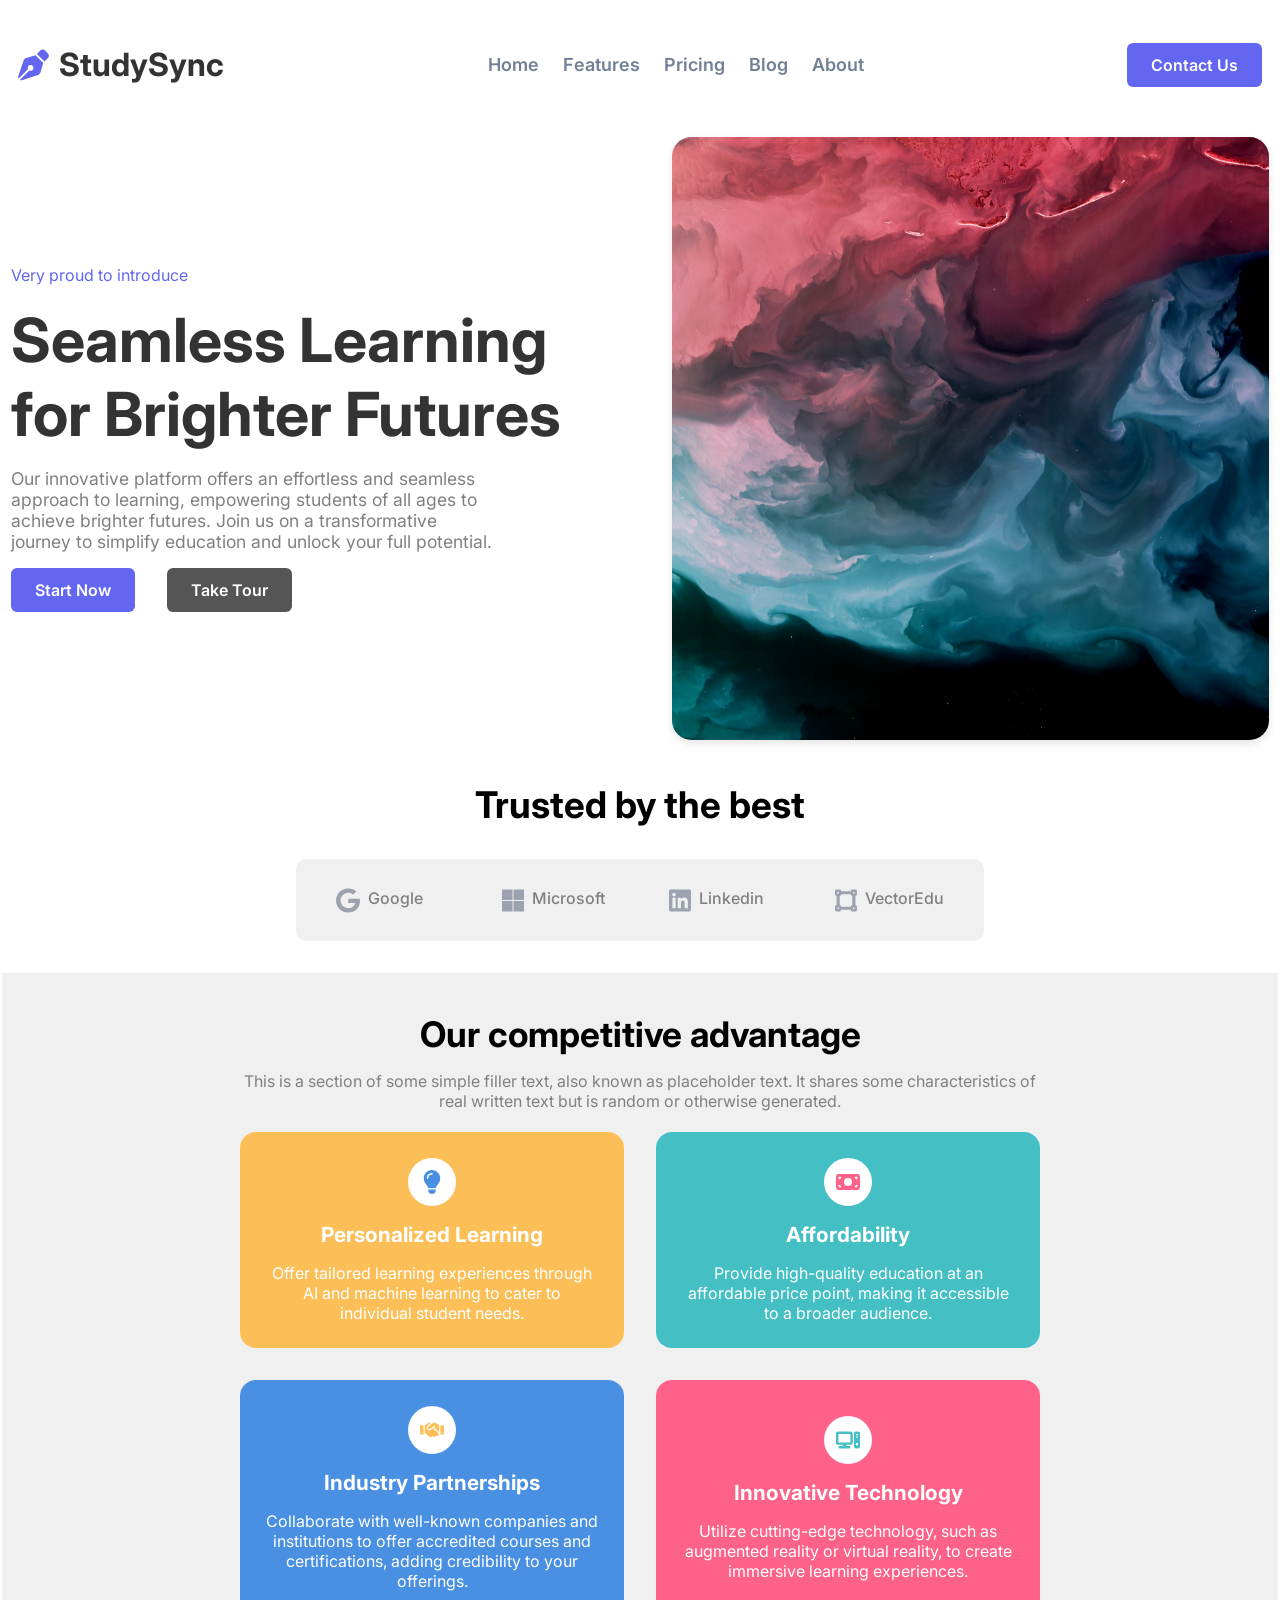
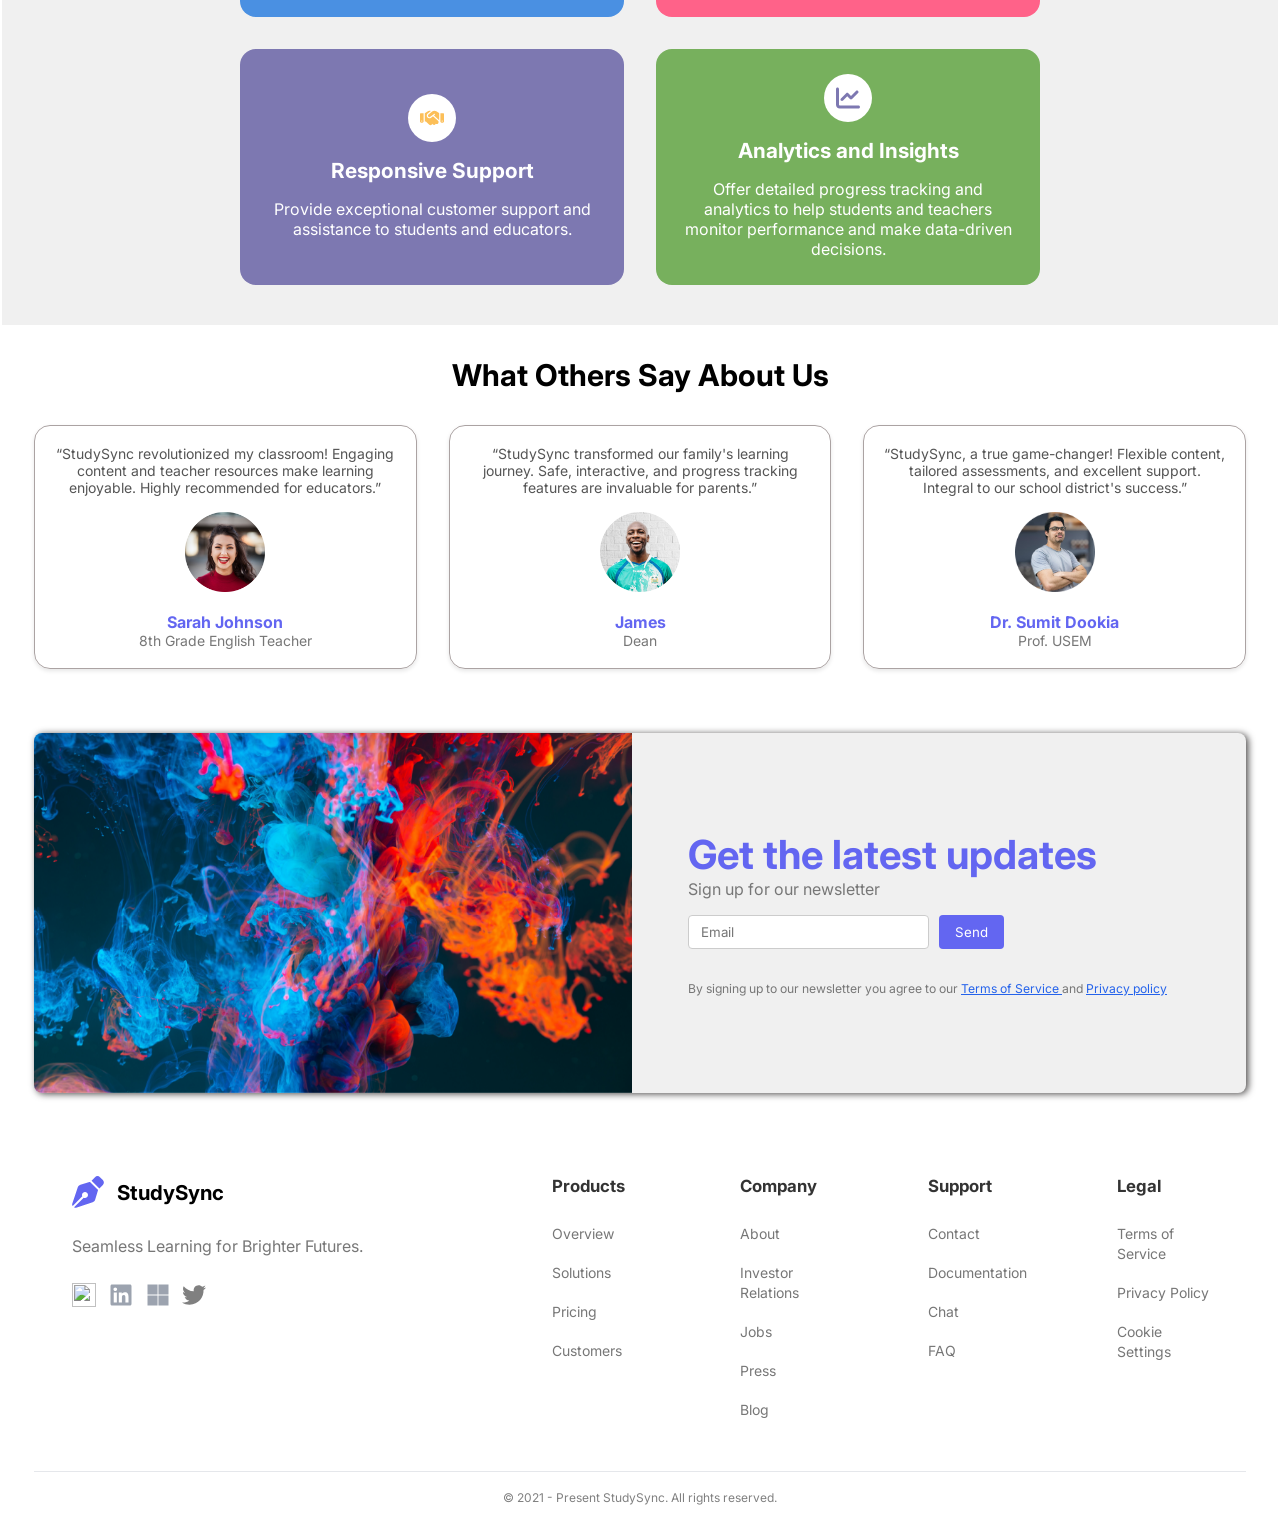
==== study sync project/index.html @ 2e3d2a08 "Rename study.html to index.html some error in deploying" ====
<!DOCTYPE html>
<html lang="en">
<head>
    <meta charset="UTF-8">
    <meta name="viewport" content="width=device-width, initial-scale=1.0">
    <title>Document</title>
    <link rel="stylesheet" href="Styles.css">
</head>
<body>
<!-- Header links -->

    <div class="header"> <!-- main Header div -->

        <header class="header-content"> <!-- main Header class-->

            <a href="#logo" class="logo"> <!-- provide classes to all -->
                <img src="./images/StudySyn.svg" alt="logoImage" class="logo-icon" />
                <span class="logo-text">StudySync</span>
            </a>

            <nav class="nav">
                <a href="#home" class="nav-link">Home</a>
                <a href="#features" class="nav-link">Features</a>
                <a href="#pricing" class="nav-link">Pricing</a>
                <a href="#blog" class="nav-link">Blog</a>
                <a href="#about" class="nav-link">About</a>
            </nav>

            <a href="#contact" class="contact-button">
                Contact Us
            </a>

            <button type="button" class="menu-button">
                <img src="./images/Hamburger.svg" alt="menuButton" class="menu-icon" />
            </button>

        </header>

    </div>

<!-- Hero Section -->

    <div class="content"> <!-- Main div of hero section -->
        <section class="main-section">

            <div class="content-left"><!-- content left of div (child div of main div) -->
                <p class="section-label">Very proud to introduce</p>
                <h1 class="section-title">Seamless Learning for Brighter Futures</h1>
                <p class="section-description">
                    Our innovative platform offers an effortless and seamless approach to learning,
                    empowering students of all ages to achieve brighter futures. 
                    Join us on a transformative journey to simplify education and unlock your full potential.
                </p>
                <div class="button-group"><!-- child div -->
                    <a href="#start" class="start-button">Start Now</a>
                    <a href="#tour" class="tour-button">Take Tour</a>
                </div>
            </div>
            
            <div class="content-right"> <!-- content right of main div contain img -->

                <div class="image-container">
                    <img src="./images/usgs-hoS3dzgpHzw-unsplash.jpg" loading="lazy" alt="sectionImage" class="section-image" />
                </div>
            </div>
        </section>
    </div>

<!-- Companty Section -->

    <div class="company-container"> <!-- Main Company Section div -->
        <h2 class="company-title">Trusted by the best</h2>
        <div class="company-grid">

            <div class="company-logo">
                <img  src="./images/Google.svg" class="svg-img"/>
                <span class="logo-txt">Google</span>
            </div> <!-- Item one of grid -->

            <div class="company-logo"><!-- similarlly created 3 more -->
                <img  src="./images/Microsoft.svg" class="svg-img"/>
                <span class="logo-txt">Microsoft</span>
            </div>

            <div class="company-logo">
                <img  src="./images/linkedin.svg" class="svg-img"/>
                <span class="logo-txt">Linkedin</span>
            </div>

            <div class="company-logo">
                <img  src="./images/VectorEdu.svg" class="svg-img"/>
                <span class="logo-txt">VectorEdu</span>
            </div>

        </div>
    </div>

<!-- Feature Card Section -->

    <div class="feature-container"> <!-- Main parent div for card -->
        <div class="feature-content"> <!-- child div for card to add width -->
            <div class="main-info"> <!-- for info h and para can add gap using flex b/w h2 and p -->
                <h2 class="main-title">
                    Our competitive advantage
                </h2>
                <p class="main-description">
                    This is a section of some simple filler text, also known as placeholder text. It shares some characteristics of real written text but is random or otherwise generated.
                </p>
            </div>
            
            <div class="feature-grid"> <!--  div for card grid can use display grid-->
                <!-- card 1 copy same content for remaining cards -->
                <div class="feature-card">
                    <div class="icon-container">
                        <img class="feature-svg" src="./images/PersonalizedLearn.svg"/>
                    </div>
                    <div class="feature-info">
                        <div class="feature-title">
                            Personalized Learning
                        </div>
                        <div class="feature-description">
                            Offer tailored learning experiences through AI and machine learning to cater to individual student needs.
                        </div>
                    </div>
                </div>
                <!-- card 2 -->
                <div class="feature-card">
                    <div class="icon-container">
                        <img class="feature-svg" src="./images/Affordability.svg"/>
                    </div>
                    <div class="feature-info">
                        <div class="feature-title">
                            Affordability
                        </div>
                        <div class="feature-description">
                            Provide high-quality education at an affordable price point, making it accessible to a broader audience.
                        </div>
                    </div>
                </div>
                <!-- card 3 -->
                <div class="feature-card">
                    <div class="icon-container">
                        <img class="feature-svg" src="./images/IndustryPatner.svg"/>
                    </div>
                    <div class="feature-info">
                        <div class="feature-title">
                            Industry Partnerships
                        </div>
                        <div class="feature-description">
                            Collaborate with well-known companies and institutions to offer accredited courses and certifications, adding credibility to your offerings.
                        </div>
                    </div>
                </div>
                <!-- card 4 -->
                <div class="feature-card">
                    <div class="icon-container">
                        <img class="feature-svg" src="./images/InnovativeTech.svg"/>
                    </div>
                    <div class="feature-info">
                        <div class="feature-title">
                            Innovative Technology
                        </div>
                        <div class="feature-description">
                            Utilize cutting-edge technology, such as augmented reality or virtual reality, to create immersive learning experiences.
                        </div>
                    </div>
                </div>
                <!-- card 5 -->
                <div class="feature-card">
                    <div class="icon-container">
                        <img class="feature-svg" src="./images/IndustryPatner.svg"/>
                    </div>
                    <div class="feature-info">
                        <div class="feature-title">
                            Responsive Support
                        </div>
                        <div class="feature-description">
                            Provide exceptional customer support and assistance to students and educators.
                        </div>
                    </div>
                </div>
                <!-- card 6 -->
                <div class="feature-card">
                    <div class="icon-container">
                        <img class="feature-svg" src="./images/Analytics.svg"/>
                    </div>
                    <div class="feature-info">
                        <div class="feature-title">
                            Analytics and Insights
                        </div>
                        <div class="feature-description">
                            Offer detailed progress tracking and analytics to help students and teachers monitor performance and make data-driven decisions.
                        </div>
                    </div>
                </div>
            </div>
        </div>
    </div>

<!-- Testimonial HTML -->

    <div class="testimonial-container">
        <div class="testimonial-content">
            <h2 class="testimonial-title">
                What Others Say About Us
            </h2>
            <div class="testimonial-grid">   <!-- Main div for 3cards in grid-->
                <!-- card 1 copy same for remaining 3 cards-->
                <div class="testimonial-card"> <!-- same div class for 3 cards-->
                    <div class="testimonial-text">
                        “StudySync revolutionized my classroom! Engaging content and teacher resources make learning enjoyable.
                        Highly recommended for educators.”
                    </div>
                    <div class="testimonial-avatar">
                        <img src="./images/avatar1.png"/>
                    </div>
                    <div class="testimonial-details">
                        <h3 class="testimonial-name"> 
                            Sarah Johnson
                        </h3>
                        <p class="testimonial-desc">
                            8th Grade English Teacher
                        </p>
                    </div>
                </div>
                <!-- card 2 -->
                <div class="testimonial-card">
                    <div class="testimonial-text">
                        “StudySync transformed our family's learning journey. Safe, interactive,
                        and progress tracking features are invaluable for parents.”
                    </div>
                    <div class="testimonial-avatar">
                        <img src="./images/avatar2.png"/>
                    </div>
                    <div class="testimonial-details">
                        <h3 class="testimonial-name"> 
                            James
                        </h3>
                        <p class="testimonial-desc">
                            Dean
                        </p>
                    </div>
                </div>
                <!-- card 3 -->
                <div class="testimonial-card">
                    <div class="testimonial-text">
                        “StudySync, a true game-changer! Flexible content, tailored assessments,
                        and excellent support. Integral to our school district's success.”
                    </div>
                    <div class="testimonial-avatar">
                        <img src="./images/avatar3.png"/>
                    </div>
                    <div class="testimonial-details">
                        <h3 class="testimonial-name"> 
                            Dr. Sumit Dookia
                        </h3>
                        <p class="testimonial-desc">
                            Prof. USEM
                        </p>
                    </div>
                </div>
            </div>
        </div>
    </div>  

<!-- NEWSLETTER Section -->

    <div class="newsletter-container"> <!--this is entire width -->
    <div class="newsletter-content">
        <!-- left part  -->
        <div class="news-left">
            <img src="./images/img.png" loading="lazy" alt="news-img"/>
        </div>
        <!-- right part -->
        <div class="news-right">

            <div class="news-info"> <!-- h,p -->
                <h2 class="news-title">Get the latest updates</h2>
                
                <p class="news-desc">Sign up for our newsletter</p>
            </div>

            <form class="news-form"> <!-- form -->

                <input class="news-email" placeholder="Email" />
                <button class="news-send-button">
                    Send
                </button>

            </form>

            <div class="privacy-policy"> <!-- anchor -->
                By signing up to our newsletter you agree to our
                <a class="news-link">
                    Terms of Service
                </a>
                and
                <a class="news-link">
                    Privacy policy
                </a>
            </div>

        </div>
    </div>
    </div>
    
<!-- Footer Section -->

<div class="footer-container"> <!-- main div of footer -->
    <footer class="footer"> 

        <div class="footer-top"> <!--left footer-->

            <div class="comp-logo"> <!--company logo w text-->
                <a class="logo-link" href="#">
                    <img class="logo-svg" src="./images/StudySyn.svg"/>
                    StudySync
                </a>
            </div>
            <p class="filler-text">Seamless Learning for Brighter Futures.</p>
            <div class="social"> <!--all icons-->
                    <a class="social-link" href="#">
                        <img src="./images/instagram.svg" class="social-icon" />
                    </a>
                    <a class="social-link">
                        <img src="./images/linkedin.svg" class="social-icon" />
                    </a>
                    <a class="social-link">
                        <img src="./images/Microsoft.svg" class="social-icon" />
                    </a>
                    <a class="social-link">
                        <img src="./images/twitter.svg" class="social-icon" />
                    </a>
            </div>
        </div>


        <!-- right footer -->
        <div class="footer-grid">
                    <!-- column 1 -->
            <div class="footer-grid-column">
                        <div class="footer-grid-heading">
                            Products
                        </div>
                        <ul class="footer-links-list">
                            <li>
                                <a href="#overview" class="footer-link">Overview</a>
                            </li>
                            <li>
                                <a href="#overview" class="footer-link">Solutions</a>
                            </li>
                            <li>
                                <a href="#overview" class="footer-link">Pricing</a>
                            </li>
                            <li>
                                <a href="#overview" class="footer-link">Customers</a>
                            </li>
                        </ul>
            </div>

            <!-- column 2 -->
            <div class="footer-grid-column">
                        <div class="footer-grid-heading">
                            Company
                        </div>
                        <ul class="footer-links-list">
                            <li>
                                <a href="#overview" class="footer-link">About</a>
                            </li>
                            <li>
                                <a href="#overview" class="footer-link">Investor Relations</a>
                            </li>
                            <li>
                                <a href="#overview" class="footer-link">Jobs</a>
                            </li>
                            <li>
                                <a href="#overview" class="footer-link">Press</a>
                            </li>
                            <li>
                                <a href="#overview" class="footer-link">Blog</a>
                            </li>
                        </ul>
            </div>

            <!-- column 3 -->
            <div class="footer-grid-column">
                        <div class="footer-grid-heading">
                            Support
                        </div>
                        <ul class="footer-links-list">
                            <li>
                                <a href="#overview" class="footer-link">Contact</a>
                            </li>
                            <li>
                                <a href="#overview" class="footer-link">Documentation</a>
                            </li>
                            <li>
                                <a href="#overview" class="footer-link">Chat</a>
                            </li>
                            <li>
                                <a href="#overview" class="footer-link">FAQ</a>
                            </li>
                        </ul>
            </div>
            
            <!-- column 4 -->
            <div class="footer-grid-column">
                        <div class="footer-grid-heading">
                            Legal
                        </div>
                        <ul class="footer-links-list">
                            <li>
                                <a href="#overview" class="footer-link">Terms of Service</a>
                            </li>
                            <li>
                                <a href="#overview" class="footer-link">Privacy Policy</a>
                            </li>
                            <li>
                                <a href="#overview" class="footer-link">Cookie Settings</a>
                            </li>
                            
                        </ul>
            </div>
        </div>

    </footer>
    <div class="footer-copyright">
        © 2021 - Present StudySync. All rights reserved.
    </div>
</div>


</body>
</html>
---- study sync project/Styles.css ----
@import url("https://fonts.googleapis.com/css2?family=Inter:wght@100;200;400;500;600;700&display=swap");

/* Font and colors are imported from google */
:root {
  /* All these will be access by variables */
  --primary-color: #6366f1;
  --accent-color: #3f83f8;
  --text-color: #333333;
  --link-color: #2563eb;
  --background-color: #ffffff;
  --light-gray: #f0f0f0;
  --gray: #808080;
  --dark-gray: #555;
}

* {
  /* best practices */
  margin: 0;
  padding: 0;
  font-family: "Inter", sans-serif;
  text-decoration: none; /* this will remove underline from my text */
}

body {
  height: 100vh;
  text-align: center;
  background-color: white; 
  padding: 0.1rem; /* 16x0.1= px */
}

/* START of header class CONTENT */

.header-content { /* header content class which contain  main 3 class(box)*/
  max-width: 1280px; /* sets limited width here*/
  margin: 0 auto; /* sets in center acc. to width margin:0 auto; 0 is for top-bottom and auto for left-right.
  It means that left and right margin will take auto margin according to the width of the element and the width of the container.
  Generally if you want to put any element at center position then margin:auto works perfectly.*/

  display: flex;
  justify-content: space-between;
  align-items: center;
  padding: 1rem;
}

/* now going inside header class : logo ,icon etc */

.logo {
  display: flex;
  align-items: center;
  font-size: 2rem;
  font-weight: bold;
  color: var(--text-color); /* by using variables */
  text-decoration: none;
  gap: 0.625rem; /*remove gap b/w logo and text*/
}

.logo-icon {
  /*given by designer*/
  height: 5.875rem;
  width: 1.938rem;
}

.nav {
  display: none; /* to make it responsive and define felx in @media */
  gap: 1.5em;
}

/*use media query for responsive design
min width define krdo nav remove ho jyenge*/
@media screen and (min-width: 768px) {
  .nav {
    display: flex;
  }
}
.nav-link {
  /*class of nav links features*/
  color: #718096;
  font-size: 1.125rem;
  font-weight: 600;
  transform: color 0.6s; /*link to hover*/
}

.nav-link:hover {
  /* hover to change color also we have to wrtie color*/
  color: var(--link-color);
  transform: perspective(450px) translatez(30px);
}

.contact-button {
  display: none;
  border: none;
  border-radius: 0.375rem;
  background-color: var(--primary-color); /*import from root (given) */
  color: var(--background-color); /*import from root text color (given) */
  transform: all 0.1s;
  padding: 0.75rem 1.5rem;
  font-size: 1rem;
  font-weight: 600;
}


@media screen and (min-width: 830px) {
  .contact-button {
    display: block; /* TO Visible the button above 830px*/
  }
}
.contact-button:hover {
  background-color: #5254f8;
}

.menu-button {
  display: none; /* Not visible in normal window */
  border: none;
  border-radius: 0.375rem;
  background-color: var(--background-color);
  font-size: 1rem;
  padding: 0.5rem 0.9rem;
  font-weight: 600;
}

@media screen and (max-width: 830px) {
  .menu-button {
    display: block;
  }
}

.menu-icon {
  height: 1.5rem;
  width: 1.5rem;
} /*END of header class CONTENT*/

/* MAIN CONTENT HERO SECTION */

.main-section { 
  max-width: 1280px; /* setting limited width here as it in header section*/
  display: flex;
  flex-direction: column;
  gap: 2rem;
  padding: 0.6rem;
  align-items: center;
  margin: 0 auto;
}

.content-left {
  text-align: center;
  animation: slidefromleft 1s ease forwards;
  opacity: 0;
}

/* Now I'm using keyframe for animation (from too to) */
@keyframes slidefromleft {
  0% {
    /*from */
    opacity: 0; /*opacity starting from 0 */
    transform: translateX(-100%); /*movin from -x out from screen */
  }

  100% {
    /* to */
    opacity: 1;
    transform: translateX(0);
  }
} */

.section-label {
  font-size: 1.15rem;
  font-weight: 600;
}
.section-label{
  color: #6366f1;
}
.section-title {
  font-size: 2.3rem;
  padding: 1.1rem;
  color: var(--text-color);
}
.section-description {
  color: var(--gray);
  font-size: 1.13rem;
}

/* button group */
.button-group {
  display: flex;
  gap: 2rem; 
  margin-top: 1rem;
  justify-content: center;
}

.start-button,
.tour-button {
  border-radius: 0.375rem;
  background-color: var(--primary-color);
  color: var(--background-color);
  transform: all 0.1s;
  padding: 0.75rem 1.5rem;
  font-size: 1rem;
  font-weight: 600;
}
.tour-button {
  background-color: var(--dark-gray);
}

/* hover to change color */
.start-button:hover {
  background-color: #5254f8;
}

.tour-button:hover {
  background-color: var(--gray);
}

.content-right { /*to style content right i.e image */
  display: flex;
  align-items: center;
  justify-content: center;
}

.image-container {
  border: none;
  border-radius: 1.225rem;
  overflow: hidden; /*The image will not go out */
  box-shadow: 0px 4px 8px rgba(0, 0, 0, 0.1);
  height: 50vh;
}

.section-image {
  height: 100%;
  width: 100%;
  object-fit: cover;
}

/* media query for Window screen*/
@media screen and (min-width: 768px) {
  .main-section {
    flex-direction: row;
  }
  .content-left {
    max-width: 50%; /*content will move left */
    text-align: left;
  }
  .section-title { 
    padding-left: 0; /* Heading will move left*/
  }
  .button-group {
    justify-content: start;  /*button group will move left with zero padding*/
    padding-left: 0;
  }
  .section_label {
    font-size: 1rem;
  }
  .section-title {
    font-size: 3.8rem;
  }
  .image-container {
    height: 67vh;
  }
  .section-description {
    font-size: 1.1rem;
    color: var(--gray);
    width: 78%;
  }
} /* Hero section ENDS HERE*/

/* COMPANY CONTAINER */

.company-container {
  display: flex;
  flex-direction: column;
  justify-content: center;
  align-items: center;
  margin-top: 2rem;
  animation: slidefromleft 1s ease forwards;
}

.company-grid {
  display: grid;
  grid-template-columns: repeat(2, 1fr);
  gap: 3.6rem;
  padding: 1rem;
  background-color: var(--light-gray);
  border: none;
  border-radius: 0.625rem;
  margin-top: 2rem;
  margin-bottom: 2rem;
  padding: 1.8rem 2.5rem;
}

.company-logo {
  font-size: 1rem;
  font-weight: 500;
  color: var(--gray);
  display: flex;
  gap: 0.5rem;
}

.svg-img {
  height: 1.56rem;
}

.logo-txt {
  font-size: 1rem;
}
@media screen and (min-width: 640px) {
  .company-grid {
    grid-template-columns: repeat(4, 1fr);
  }
  .company-title {
    font-size: 2.3rem;
    font-weight: bold;
  }
} /* HERE COMPANY CONTAINER ENDS*/


/* STARTARTING OF CARDS SECTION name feature-container*/

.feature-container {
  background-color: var(--light-gray);
  padding: 2.5rem 0;
  text-align: center;
}

.feature-content {
  max-width: 800px;
  margin: 0 auto; /*similar like other divs*/
  padding: 0 2rem;
}

.main-info {
  display: flex; 
  flex-direction: column;
  gap: 1rem;
}

.main-title {
  font-size: 2.2rem;
  font-weight: bold;
}

.main-description {
  color: var(--gray);
  font-size: 1rem;
}

.feature-grid {
  display: grid;
  grid-template-columns: repeat(2, 1fr); /*2 col and 1fr gap*/
  grid-gap: 2rem;
  margin-top: 1.3rem;
}

.feature-card {
  display: flex;
  flex-direction: column;
  justify-content: center;
  align-items: center;
  background-color: #6d7890;
  padding: 1.6rem;
  border-radius: 1rem;
  gap: 1rem;
}
.feature-info {
  display: flex;
  flex-direction: column;
  gap: 1rem;
}
.icon-container { /*to make icon with white circle*/
  background-color: var(--background-color);
  height: 3rem;
  width: 3rem;
  border-radius: 50%;
  display: flex;
  justify-content: center;
  align-items: center;
}

.feature-svg { /*class of all img in this div*/
  width: 1.5rem;
  height: 1.5rem;
}

.feature-title {
  color: white;
  font-weight: bold;
  font-size: 1.3rem;
}

.feature-description {
  color: white;
}

.feature-card:nth-child(1) { /*Use : nth-child () - BY using this we can change color of same classes by picking them as child*/
  background-color: #fcbf58;
}

.feature-card:nth-child(2) {
  background-color: #44bfc3;
}

.feature-card:nth-child(3) {
  background-color: #4a90e2;
}

.feature-card:nth-child(4) {
  background-color: #ff6289;
}

.feature-card:nth-child(5) {
  background-color: #7d78b1;
}

.feature-card:nth-child(6) {
  background-color: #77b05d;
}

@media screen and (max-width: 768px) {
  .feature-grid {
    grid-template-columns: repeat(1, 1fr);
  }
} /* Feature card section ENDS HERE*/

/* STARTS OF Testimonial Section name:testimonial-container */

.testimonial-container {
  /* Another standard Practices*/
  background-color: var(--background-color);
  padding: 2rem;
  margin: 0 auto;
  max-width: 1280px;
}

.testimonial-content {
  display: flex;
  flex-direction: column;
  gap: 2rem;
}

.testimonial-title { /* style heading */
  font-size: 1.875rem;
  font-weight: bold;
}

.testimonial-grid { /* maintain in grid */
  display: grid;
  grid-template-columns: repeat(auto-fill, minmax(300px, 1fr));
  /* grid-template-columns: repeat(3,1fr); */
  grid-gap: 2rem; /* gap b/w the cards */
}

.testimonial-card { /* Properties inside cards */
  display: flex;
  flex-direction: column;
  border: 1px solid rgb(171, 163, 163);
  border-radius: 1rem;
  box-shadow: 0 2px 4px rgba(0, 0, 0, 0.1);
  padding: 1.2rem;
  gap: 1rem;
  transition: transform 0.3s ease, box-shadow 0.3s ease; /* transition on hoover */
}

.testimonial-card:hover {
  transform: scale(1.05);
  box-shadow: 0 4px 8px rbga(0, 0, 0, 0.2);
  border: 1px solid blue;
}

.testimonial-avatar img { /*img inside testimonial-avtar */
  height: 5rem;
  width: 5rem;
}

/* Mentioning color and size*/
.testimonial-text {
  color: #555;
  font-size: 0.875rem;
}

.testimonial-name {
  color: var(--primary-color);
  font-size: 1rem;
}

.testimonial-desc {
  font-size: 0.875rem;
  color: #777;
}

@media screen and (max-width: 1031px) {
  .testimonial-grid {
    grid-template-columns: repeat(1, 1fr);
  }
} /* Testimonial section ENDS HERE */

/* START of NEWSLETTER Section */

.newsletter-container {
  background-color: var(--background-color);
  max-width: 1280px;
  height: 40vh; /* height define is necessary */
  margin: 0 auto;
}

.newsletter-content { /* in this div classes we have left and right content */
  display: flex;
  flex-direction: row;
  background-color: var(--light-gray);
  height: 100%; /* taken 100% height of parent div (newsletter container)*/
  border-radius: 8px;
  overflow: hidden; /*with help of this img will curve left overall div will curve */
  box-shadow: 2.3px 1px 7px rgb(77, 75, 75);
}

.news-left { /* class of left img */
  height: 100%; /* taken 100% height of parent div (newsletter container)*/
  width: 50%; /*News letter container will take 50% width of parent div */
  display: none; /*not visible*/
  position: relative; /*to save overlap over div*/
}
.news-left img { /*child(img) inside NEWSLEFT */
  position: absolute;
  inset: 0; /*position in starting*/
  width: 100%;
  height: 100%;
  object-fit: cover;
  object-position: center;
}

.news-right {
  display: flex;
  flex-direction: column;
  gap: 1rem;
  padding: 0.5rem;
  justify-content: center;
  align-items: flex-start;
  width: 98%;
}

@media screen and (min-width: 640px) {
  .news-left {
    display: block; 
    width: 50%;
  }
  .news-right {
    width: 50%;
  }
  .newsletter-container {
    padding: 2rem;
  }
}

.news-info {/* div of h2,p*/
  padding: 0 3rem;
}

.news-title { /*h2-name : Get the latest updates*/
  font-size: 1.5rem;
  font-weight: bold;
  color: var(--primary-color);
  text-align: left;
}

.news-desc {/*p-name : Sign up for our newsletter*/
  text-align: left;
  color: #777;
}

.news-form {/*class of form*/
  padding: 0 3rem;
  display: flex;
  flex-wrap: wrap;
  margin-bottom: 1rem;
  gap: 0.6rem;
}

.news-email {/*coming inside the form of input*/
  background-color: var(--background-color);
  /* width: 100%; */
  color: #333;
  outline: none;
  border: 1px solid #ccc;
  border-radius: 4px;
  padding: 0.5rem 0.75rem; /*Top Down used padding short hand notation*/
}

.news-email:focus { /*Focus state means when u will click on it  */
  border-color: #2563eb;
  box-shadow: 0 4px 8px rgba(0, 0, 0, 0.3);
}

.news-send-button { /*class of button*/
  background-color: var(--primary-color);
  color: var(--background-color);
  border: none;
  border-radius: 0.25rem;
  padding: 0.5rem 1rem; /* Top Down used padding short hand notation */
}

.news-send-button:hover {
  background-color: var(--link-color);
}

.privacy-policy {  /*normal text with anchor tag*/
  font-size: 0.76rem;
  padding: 0 3rem;
  color: #777;
}

.news-link { /*class of anchor tag*/
  text-decoration: underline; /* This will underline our anchor tag */
  color: #2563eb;
}

@media screen and (min-width: 640px) {
  .news-title {
    font-size: 2.5rem;
  }
} /* NEWSLETTER Section ENDS HERE */

/* START OF Footer Section */

.footer-container {
  /*main div Footer Section */
  background-color: var(--background-color);
  margin: 0 auto;
  padding: 0 2rem;
  display: flex;
  flex-direction: column;
  max-width: 1280px;
}

.footer {
  max-width: 1280px;
  padding: 1.2rem 2.4rem;
  text-align: left;
  display: flex;
  justify-content: space-between;
  padding-right: 2rem;
}

.footer-top {
  /*whole footer left content*/
  width: 34%;
  display: flex;
  flex-direction: column;
  gap: 1.65rem;
}

.logo-svg {
  /*only company img class*/
  width: 2rem;
  height: 6rem;
}

.comp-logo {
  /*com logo as parent class*/
  display: flex;
  justify-content: flex-start;
  margin-bottom: -1.9rem;
}
.logo-link {
  /*logo with text class */
  display: flex;
  justify-content: center;
  align-items: center;
  gap: 0.8rem;
  font-size: 1.28rem;
  font-weight: bold;
  color: black;
}

.social-icon {
  /*particular icons */
  width: 1.5rem;
  height: 1.5rem;
}

.filler-text {
  font-size: 1rem;
  color: #777;
}

.social {
  /*classes of icons*/
  display: flex;
  gap: 0.8rem;
}
.footer-grid {
  display: grid;
  grid-template-columns: repeat(4, 1fr);
  width: 58%;
  grid-gap: 5.67rem;
  padding-top: 2rem;
}

.footer-grid-heading {
  font-size: 1.05rem;
  font-weight: bold;
  color: var(--text-color);
  margin-bottom: 1.65rem;
}

ul {
  list-style-type: none; /*This will remove dots from the list*/
}
.footer-link {
  color: #777;
  font-size: 0.875rem;
}
.footer-links-list {
  display: flex;
  flex-direction: column;
  gap: 1.2rem;
}

.footer-copyright {
  color: var(--gray);
  font-size: 0.75rem;
  padding-bottom: 2rem;
  margin-top: 2rem;
  padding-top: 1.15rem;
  border-top: 1px solid #e5e7eb;
}

@media screen and (max-width: 1080px) {
  .footer {
    flex-direction: column;
    align-items: center;
  }
  .footer-top {
    padding-left: 10rem;
  }
  .footer-grid {
    align-self: center;
    justify-content: space-evenly;
  }
}

@media screen and (max-width: 850px) {
  .footer-top {
    padding-left: 1rem;
  }
  .footer-grid {
    grid-template-columns: repeat(2, 1fr);
  }
}
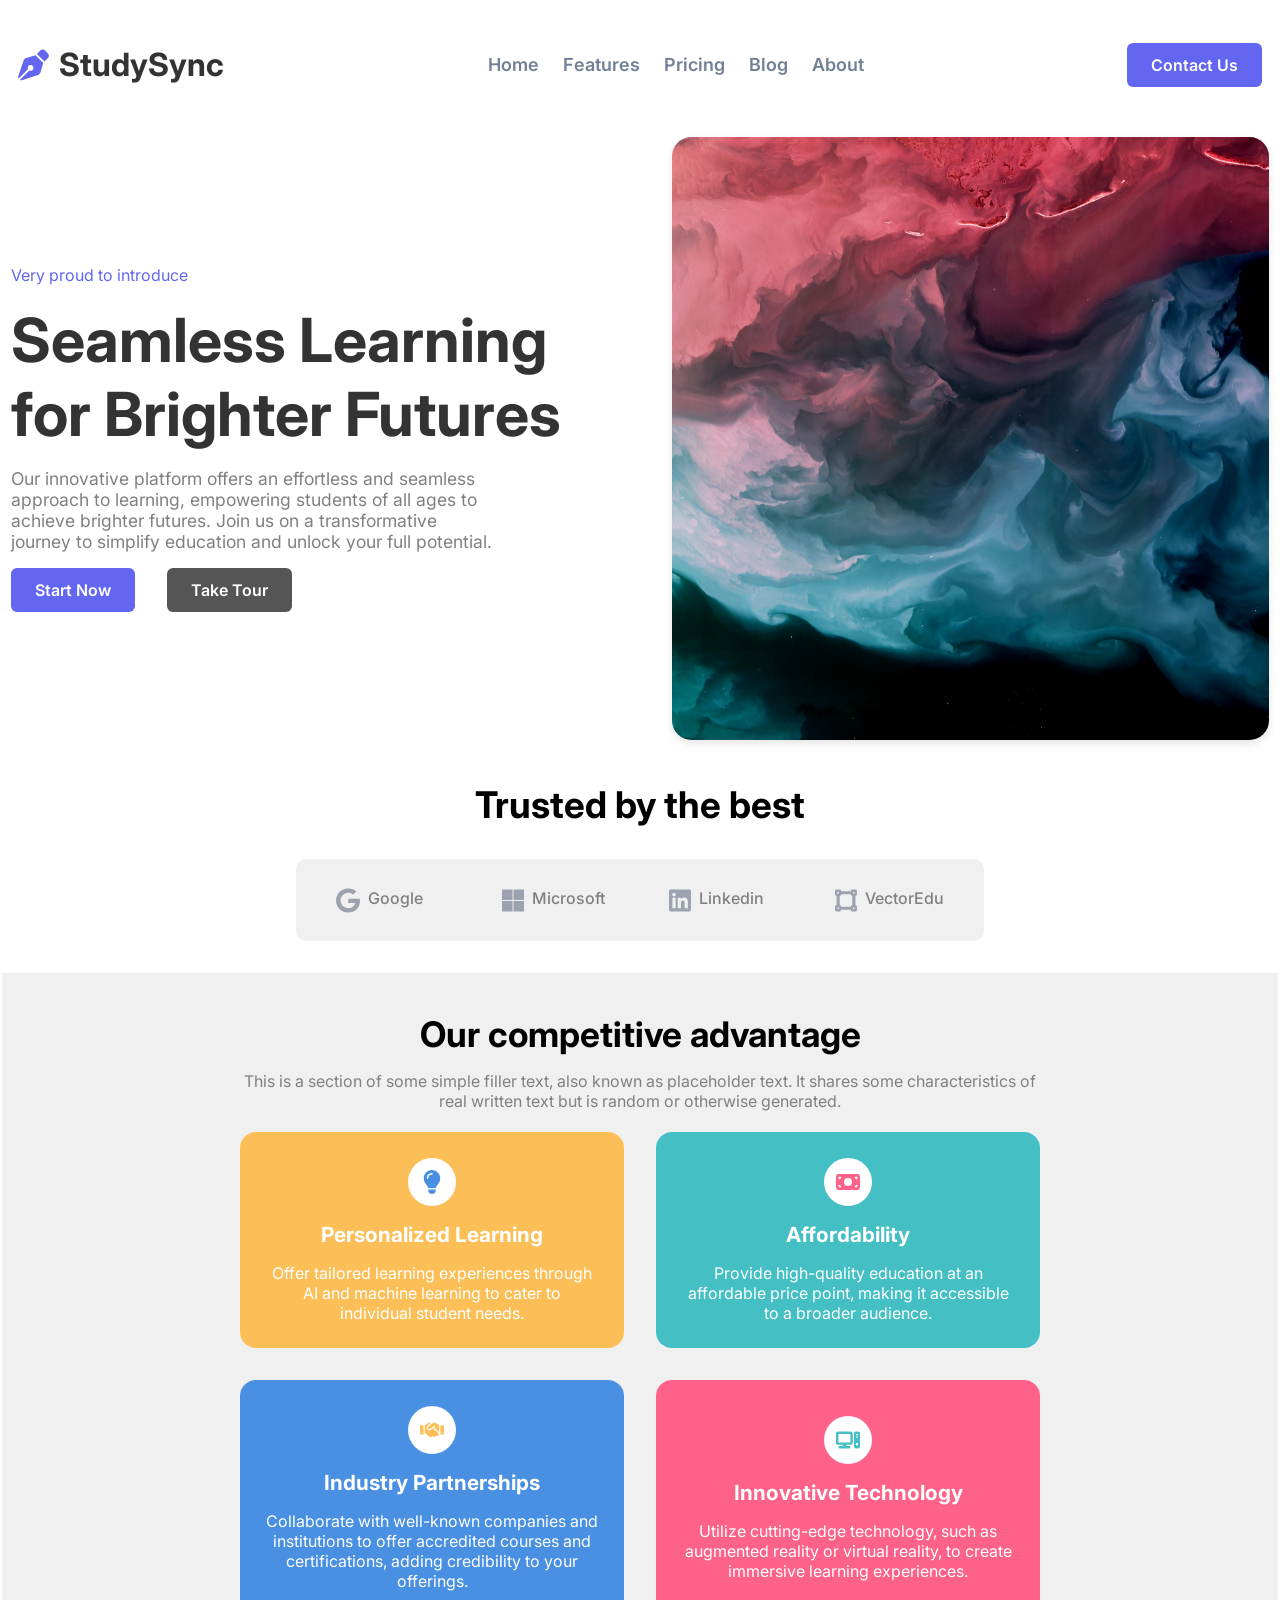
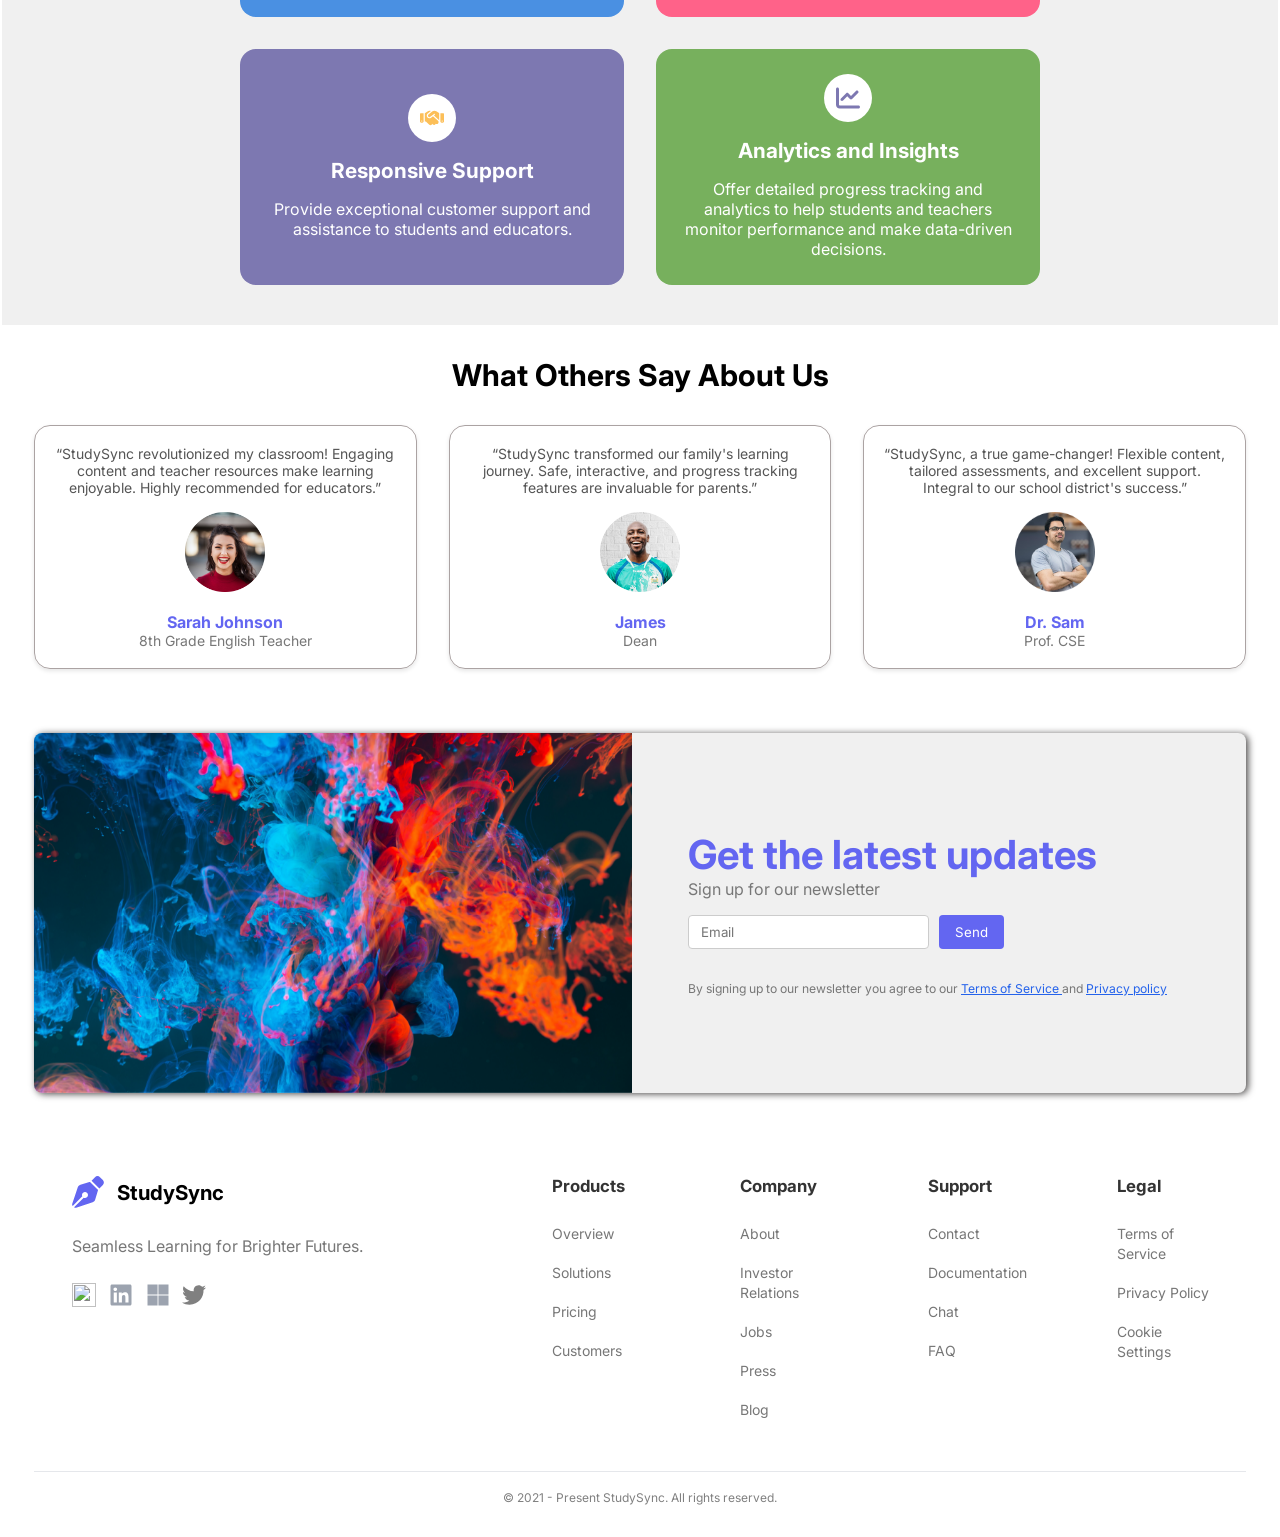
==== commit 510a25a7: "minor changes img,text etc" ====
--- a/study sync project/index.html
+++ b/study sync project/index.html
@@ -3,8 +3,9 @@
 <head>
     <meta charset="UTF-8">
     <meta name="viewport" content="width=device-width, initial-scale=1.0">
-    <title>Document</title>
+    <title>Responsive Website</title>
     <link rel="stylesheet" href="Styles.css">
+    <link rel="icon" href="images/responsive-devices.svg">
 </head>
 <body>
 <!-- Header links -->
@@ -40,7 +41,7 @@
 
 <!-- Hero Section -->
 
-    <div class="content"> <!-- Main div of hero section -->
+    <div id="home" class="content"> <!-- Main div of hero section -->
         <section class="main-section">
 
             <div class="content-left"><!-- content left of div (child div of main div) -->
@@ -68,7 +69,7 @@
 
 <!-- Companty Section -->
 
-    <div class="company-container"> <!-- Main Company Section div -->
+    <div  class="company-container"> <!-- Main Company Section div -->
         <h2 class="company-title">Trusted by the best</h2>
         <div class="company-grid">
 
@@ -97,7 +98,7 @@
 
 <!-- Feature Card Section -->
 
-    <div class="feature-container"> <!-- Main parent div for card -->
+    <div id="features" class="feature-container"> <!-- Main parent div for card -->
         <div class="feature-content"> <!-- child div for card to add width -->
             <div class="main-info"> <!-- for info h and para can add gap using flex b/w h2 and p -->
                 <h2 class="main-title">
@@ -199,7 +200,7 @@
 
 <!-- Testimonial HTML -->
 
-    <div class="testimonial-container">
+    <div id="about" class="testimonial-container">
         <div class="testimonial-content">
             <h2 class="testimonial-title">
                 What Others Say About Us
@@ -252,10 +253,10 @@
                     </div>
                     <div class="testimonial-details">
                         <h3 class="testimonial-name"> 
-                            Dr. Sumit Dookia
+                            Dr. Sam
                         </h3>
                         <p class="testimonial-desc">
-                            Prof. USEM
+                            Prof. CSE
                         </p>
                     </div>
                 </div>
